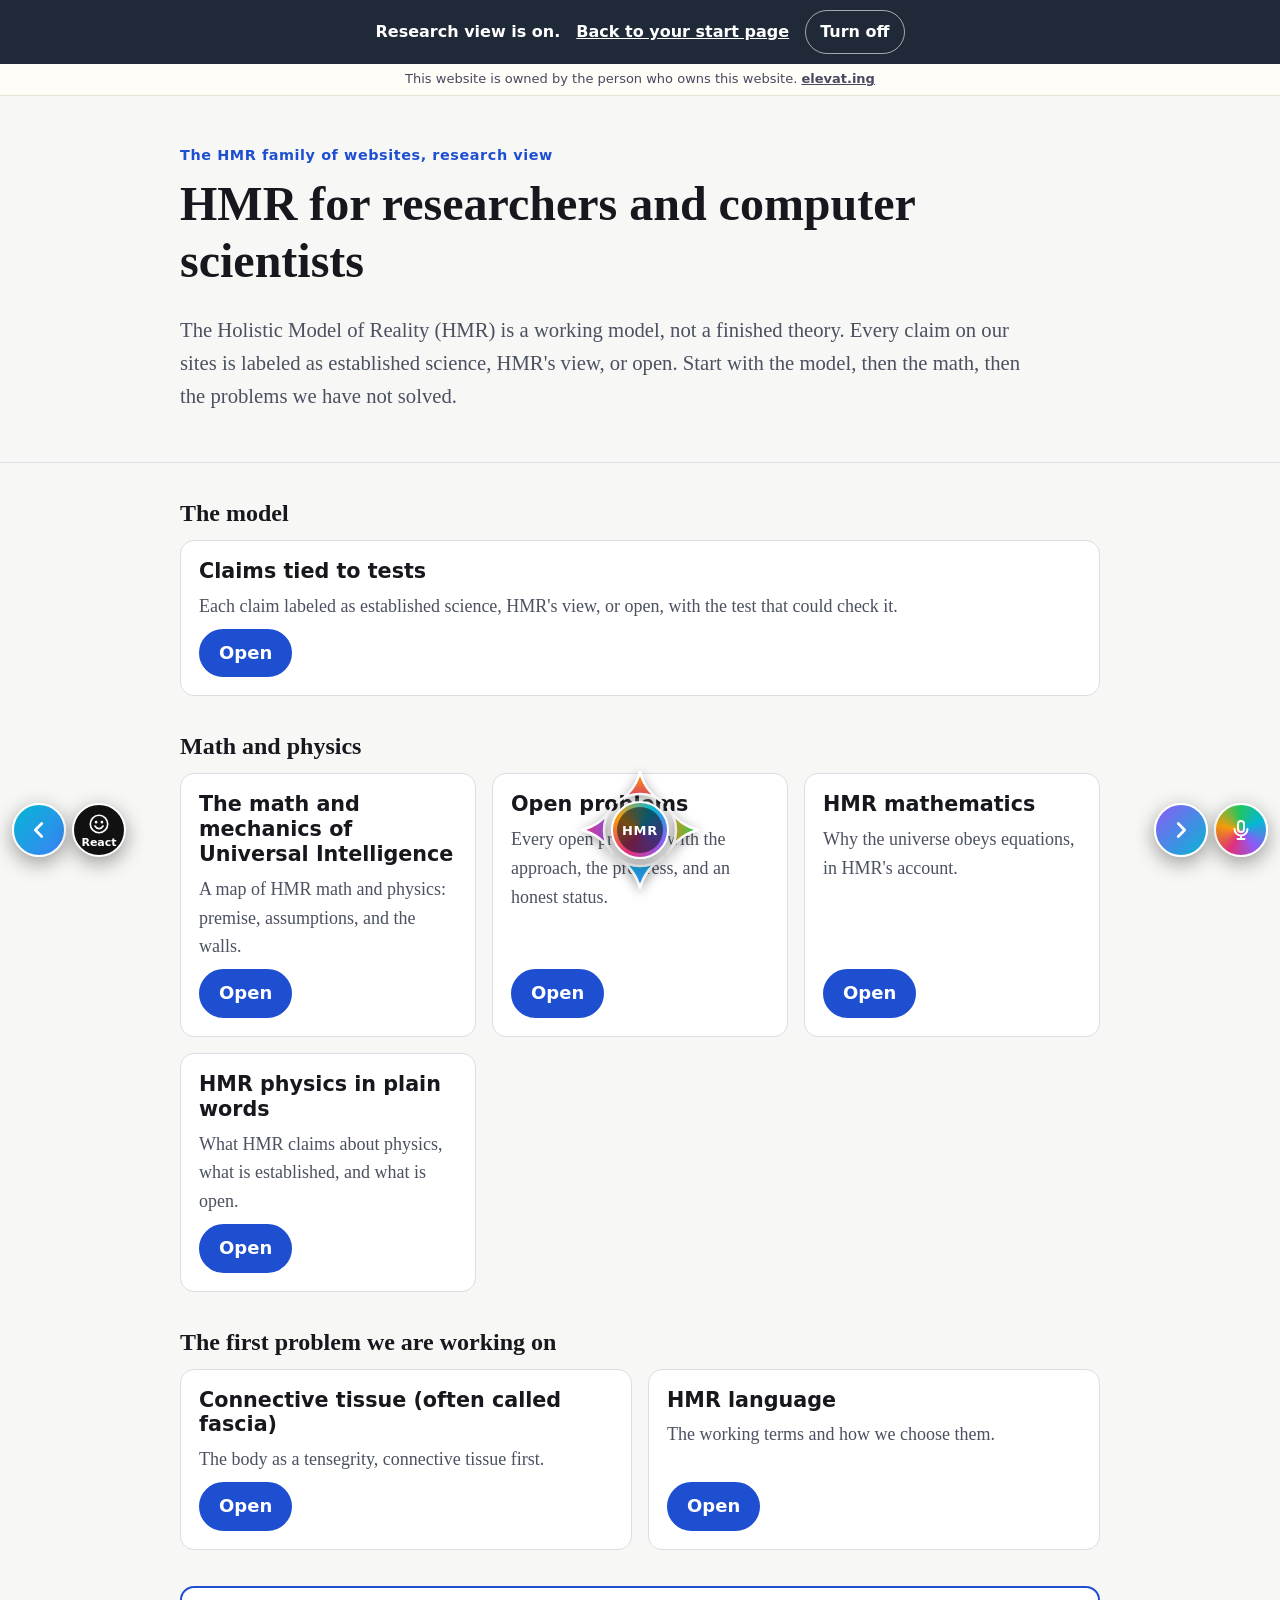
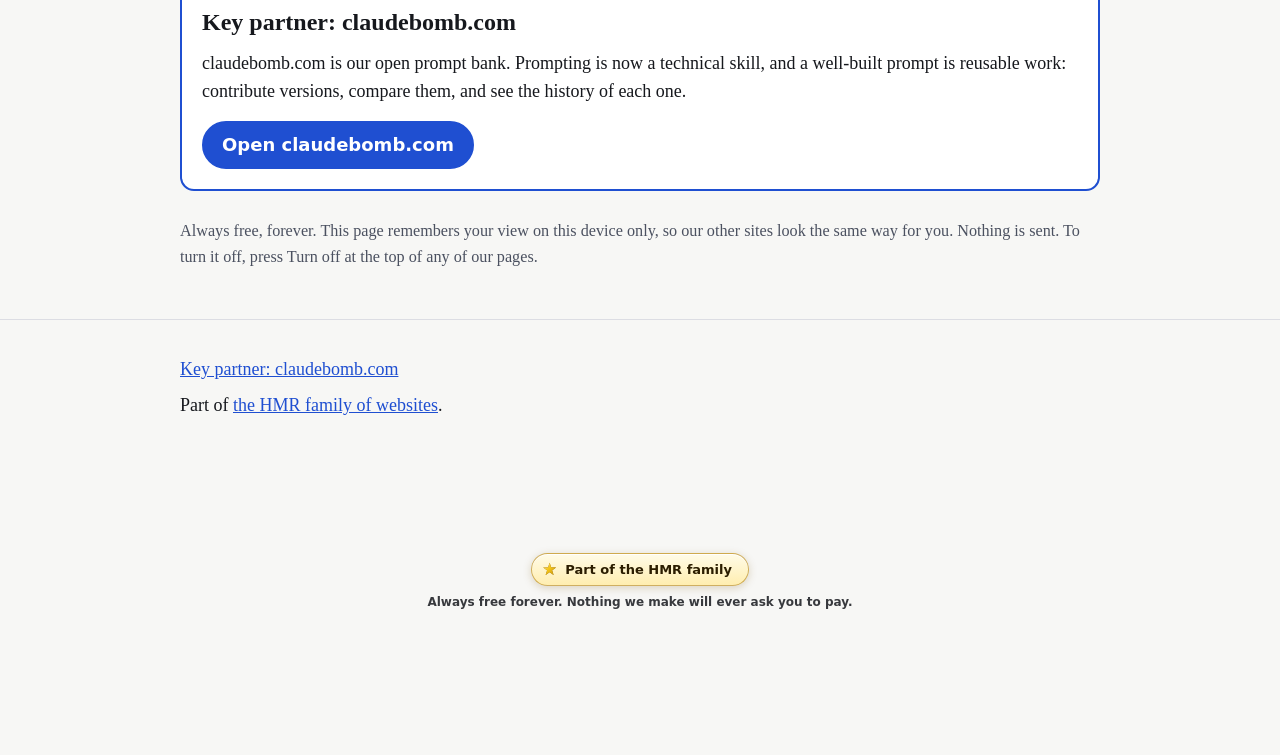
==== academics/index.html @ 744364e1 "Ownership caption with elevat.ing link on every page, Thanksgiving welcome; hub points to elevat.ing" ====
<!DOCTYPE html>
<html lang="en" data-hmr-aud="academics">
<head>
<meta charset="utf-8">
<meta name="viewport" content="width=device-width, initial-scale=1">
<title>HMR for researchers and computer scientists</title>
<link rel="canonical" href="https://hmrfamily.life/academics/">
<meta name="description" content="The Holistic Model of Reality for researchers: the model, its math and physics, open problems, methods, and where we need collaborators.">
<meta property="og:type" content="website">
<meta property="og:title" content="HMR for researchers and computer scientists">
<meta property="og:description" content="The Holistic Model of Reality for researchers: the model, its math and physics, open problems, methods, and where we need collaborators.">
<meta property="og:url" content="https://hmrfamily.life/academics/">
<style>*{box-sizing:border-box}html{scroll-behavior:smooth}
body{margin:0;background:var(--bg);color:var(--ink)}
.wrap{max-width:960px;margin:0 auto;padding:0 20px}
.skip{position:absolute;left:-999px;top:0;background:var(--ink);color:var(--bg);padding:8px 12px;z-index:100}.skip:focus{left:8px;top:8px}
header{padding:48px 0 28px;border-bottom:1px solid var(--line)}
.eyebrow{color:var(--accent);font-weight:700;letter-spacing:.04em;margin:0 0 8px;font-size:.9rem}
h1,h2,h3{line-height:1.2;margin:0 0 .5em} h1{font-size:clamp(1.9rem,5.5vw,3rem)} h2{font-size:1.5rem;margin-top:36px}
.lead{font-size:1.15em;color:var(--mute);max-width:42em}
a{color:var(--accent)} :focus-visible{outline:3px solid var(--accent);outline-offset:2px}
.grid{display:grid;grid-template-columns:repeat(auto-fit,minmax(260px,1fr));gap:16px}
.card{background:var(--card);border:1px solid var(--line);border-radius:14px;padding:18px;display:flex;flex-direction:column;gap:8px}
.card h3{font-size:1.15em;margin:0} .card p{margin:0;color:var(--mute);flex:1}
.btn{align-self:flex-start;display:inline-flex;align-items:center;min-height:44px;padding:8px 18px;border-radius:999px;border:2px solid var(--accent);background:var(--accent);color:#fff;font-weight:700;text-decoration:none}
.partner{margin-top:36px;background:var(--card);border:2px solid var(--accent);border-radius:14px;padding:20px}
.partner p{margin:.3em 0 .8em}
.note{color:var(--mute);font-size:.9em;margin-top:28px}
footer{margin-top:48px;padding:28px 0 96px;border-top:1px solid var(--line)}
footer p{margin:.4em 0}

:root{--bg:#f7f7f5;--card:#fff;--ink:#16181d;--mute:#4b5160;--accent:#1f4fd1;--line:#dcdde3;--font:Georgia,"Times New Roman",serif;--ui:system-ui,-apple-system,"Segoe UI",sans-serif}
body{font:18px/1.6 var(--font)} .card h3,.btn,.eyebrow,nav{font-family:var(--ui)}
.sr{position:absolute;width:1px;height:1px;overflow:hidden;clip:rect(0 0 0 0)}</style>
<script>try{localStorage.setItem("hmr.aud","academics")}catch(e){}</script>
</head>
<body>
<a class="skip" href="#main">Skip to content</a>
<div class="elv8-cap" data-elv8-cap role="note" style="font:13px/1.45 system-ui,-apple-system,'Segoe UI',Roboto,sans-serif;text-align:center;padding:6px 12px;background:#fffdf8;color:#4a4760;border-bottom:1px solid #e8e3d6;position:relative;z-index:30">This website is owned by the person who owns this website. <a href="https://elevat.ing/" style="color:inherit;font-weight:700">elevat.ing</a></div>
<header><div class="wrap">
<p class="eyebrow">The HMR family of websites, research view</p>
<h1>HMR for researchers and computer scientists</h1>
<p class="lead">The Holistic Model of Reality (HMR) is a working model, not a finished theory. Every claim on our sites is labeled as established science, HMR&#x27;s view, or open. Start with the model, then the math, then the problems we have not solved.</p>
</div></header>
<main id="main" class="wrap">
<section aria-labelledby="s0"><h2 id="s0">The model</h2><div class="grid"><div class="card"><h3>Claims tied to tests</h3><p>Each claim labeled as established science, HMR&#x27;s view, or open, with the test that could check it.</p><a class="btn" href="https://hmrscience.life/?aud=academics">Open<span class="sr"> Claims tied to tests</span></a></div></div></section><section aria-labelledby="s1"><h2 id="s1">Math and physics</h2><div class="grid"><div class="card"><h3>The math and mechanics of Universal Intelligence</h3><p>A map of HMR math and physics: premise, assumptions, and the walls.</p><a class="btn" href="https://chronomath.ai/?aud=academics">Open<span class="sr"> The math and mechanics of Universal Intelligence</span></a></div><div class="card"><h3>Open problems</h3><p>Every open problem, with the approach, the progress, and an honest status.</p><a class="btn" href="https://chronomath.ai/open-problems.html?aud=academics">Open<span class="sr"> Open problems</span></a></div><div class="card"><h3>HMR mathematics</h3><p>Why the universe obeys equations, in HMR&#x27;s account.</p><a class="btn" href="https://hmrmath.life/?aud=academics">Open<span class="sr"> HMR mathematics</span></a></div><div class="card"><h3>HMR physics in plain words</h3><p>What HMR claims about physics, what is established, and what is open.</p><a class="btn" href="https://hmrphysics.life/?aud=academics">Open<span class="sr"> HMR physics in plain words</span></a></div></div></section><section aria-labelledby="s2"><h2 id="s2">The first problem we are working on</h2><div class="grid"><div class="card"><h3>Connective tissue (often called fascia)</h3><p>The body as a tensegrity, connective tissue first.</p><a class="btn" href="https://hmrfascia.life/?aud=academics">Open<span class="sr"> Connective tissue (often called fascia)</span></a></div><div class="card"><h3>HMR language</h3><p>The working terms and how we choose them.</p><a class="btn" href="https://hmrlanguage.life/?aud=academics">Open<span class="sr"> HMR language</span></a></div></div></section>
<section class="partner" aria-labelledby="kp"><h2 id="kp" style="margin-top:0">Key partner: claudebomb.com</h2>
<p>claudebomb.com is our open prompt bank. Prompting is now a technical skill, and a well-built prompt is reusable work: contribute versions, compare them, and see the history of each one.</p>
<a class="btn" href="https://claudebomb.com/?aud=academics">Open claudebomb.com</a></section>
<p class="note">Always free, forever. This page remembers your view on this device only, so our other sites look the same way for you. Nothing is sent. To turn it off, press Turn off at the top of any of our pages.</p>
</main>
<footer><div class="wrap">
<p><a href="https://claudebomb.com/?aud=academics">Key partner: claudebomb.com</a></p>
<p>Part of <a href="https://hmrfamily.life/?aud=academics">the HMR family of websites</a>.</p>
</div></footer>
<div id="picker"></div>
<script src="../x/hmr-aud.js?v=1"></script>
<script src="../js/hmr-dock.js?v=6.8.2" data-site="hmrfamily.life" defer></script>
</body>
</html>
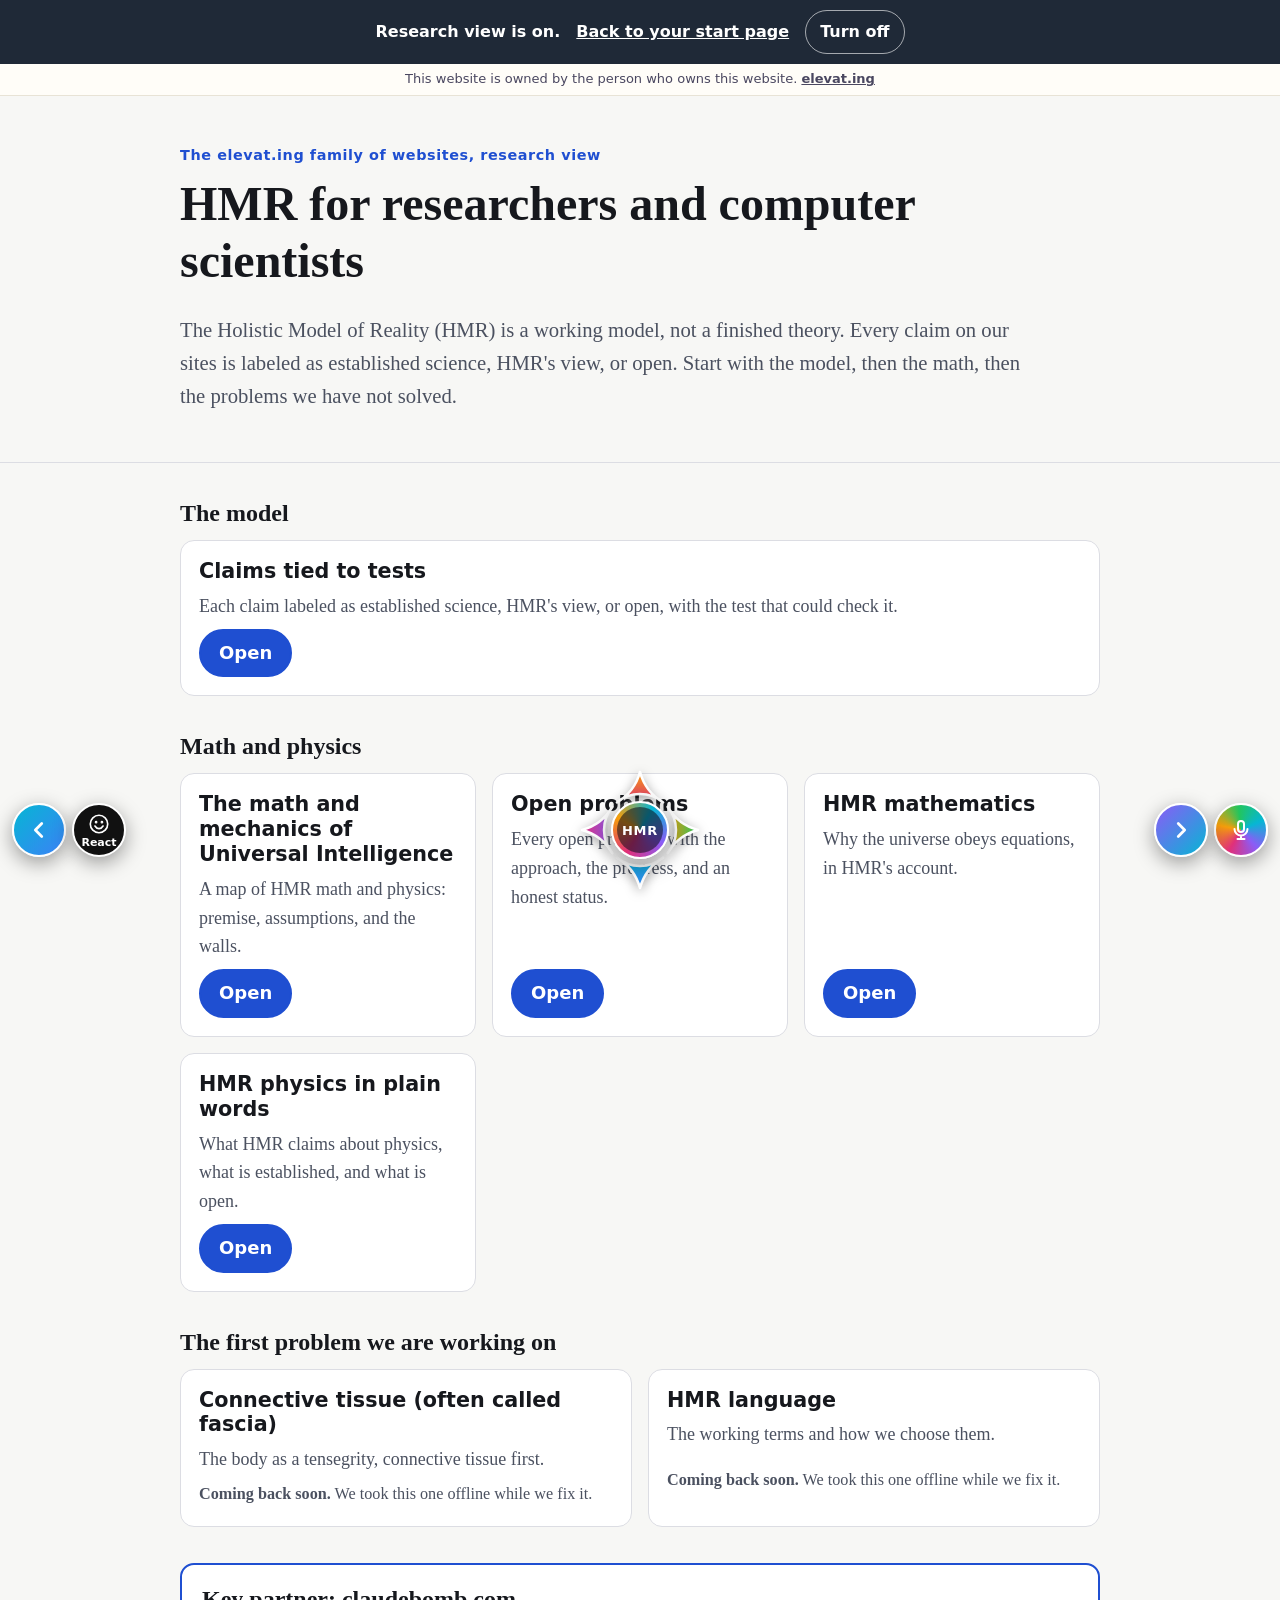
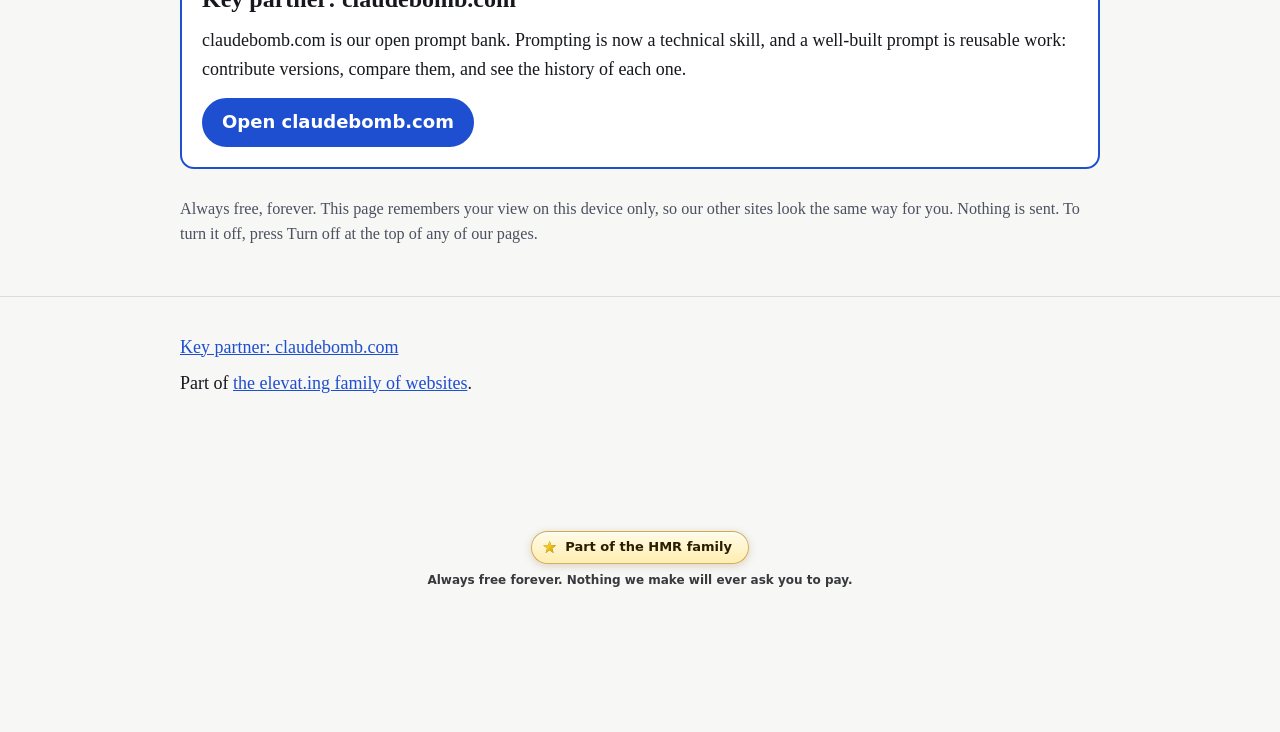
==== commit 59045af2: "hmrfamily.life: elevat.ing family hub rewrite, no money asks, first-press button notes M-1743 M-1873" ====
--- a/academics/index.html
+++ b/academics/index.html
@@ -38,12 +38,12 @@
 <a class="skip" href="#main">Skip to content</a>
 <div class="elv8-cap" data-elv8-cap role="note" style="font:13px/1.45 system-ui,-apple-system,'Segoe UI',Roboto,sans-serif;text-align:center;padding:6px 12px;background:#fffdf8;color:#4a4760;border-bottom:1px solid #e8e3d6;position:relative;z-index:30">This website is owned by the person who owns this website. <a href="https://elevat.ing/" style="color:inherit;font-weight:700">elevat.ing</a></div>
 <header><div class="wrap">
-<p class="eyebrow">The HMR family of websites, research view</p>
+<p class="eyebrow">The elevat.ing family of websites, research view</p>
 <h1>HMR for researchers and computer scientists</h1>
 <p class="lead">The Holistic Model of Reality (HMR) is a working model, not a finished theory. Every claim on our sites is labeled as established science, HMR&#x27;s view, or open. Start with the model, then the math, then the problems we have not solved.</p>
 </div></header>
 <main id="main" class="wrap">
-<section aria-labelledby="s0"><h2 id="s0">The model</h2><div class="grid"><div class="card"><h3>Claims tied to tests</h3><p>Each claim labeled as established science, HMR&#x27;s view, or open, with the test that could check it.</p><a class="btn" href="https://hmrscience.life/?aud=academics">Open<span class="sr"> Claims tied to tests</span></a></div></div></section><section aria-labelledby="s1"><h2 id="s1">Math and physics</h2><div class="grid"><div class="card"><h3>The math and mechanics of Universal Intelligence</h3><p>A map of HMR math and physics: premise, assumptions, and the walls.</p><a class="btn" href="https://chronomath.ai/?aud=academics">Open<span class="sr"> The math and mechanics of Universal Intelligence</span></a></div><div class="card"><h3>Open problems</h3><p>Every open problem, with the approach, the progress, and an honest status.</p><a class="btn" href="https://chronomath.ai/open-problems.html?aud=academics">Open<span class="sr"> Open problems</span></a></div><div class="card"><h3>HMR mathematics</h3><p>Why the universe obeys equations, in HMR&#x27;s account.</p><a class="btn" href="https://hmrmath.life/?aud=academics">Open<span class="sr"> HMR mathematics</span></a></div><div class="card"><h3>HMR physics in plain words</h3><p>What HMR claims about physics, what is established, and what is open.</p><a class="btn" href="https://hmrphysics.life/?aud=academics">Open<span class="sr"> HMR physics in plain words</span></a></div></div></section><section aria-labelledby="s2"><h2 id="s2">The first problem we are working on</h2><div class="grid"><div class="card"><h3>Connective tissue (often called fascia)</h3><p>The body as a tensegrity, connective tissue first.</p><a class="btn" href="https://hmrfascia.life/?aud=academics">Open<span class="sr"> Connective tissue (often called fascia)</span></a></div><div class="card"><h3>HMR language</h3><p>The working terms and how we choose them.</p><a class="btn" href="https://hmrlanguage.life/?aud=academics">Open<span class="sr"> HMR language</span></a></div></div></section>
+<section aria-labelledby="s0"><h2 id="s0">The model</h2><div class="grid"><div class="card"><h3>Claims tied to tests</h3><p>Each claim labeled as established science, HMR&#x27;s view, or open, with the test that could check it.</p><a class="btn" href="https://hmrscience.life/?aud=academics">Open<span class="sr"> Claims tied to tests</span></a></div></div></section><section aria-labelledby="s1"><h2 id="s1">Math and physics</h2><div class="grid"><div class="card"><h3>The math and mechanics of Universal Intelligence</h3><p>A map of HMR math and physics: premise, assumptions, and the walls.</p><a class="btn" href="https://chronomath.ai/?aud=academics">Open<span class="sr"> The math and mechanics of Universal Intelligence</span></a></div><div class="card"><h3>Open problems</h3><p>Every open problem, with the approach, the progress, and an honest status.</p><a class="btn" href="https://chronomath.ai/open-problems.html?aud=academics">Open<span class="sr"> Open problems</span></a></div><div class="card"><h3>HMR mathematics</h3><p>Why the universe obeys equations, in HMR&#x27;s account.</p><a class="btn" href="https://hmrmath.life/?aud=academics">Open<span class="sr"> HMR mathematics</span></a></div><div class="card"><h3>HMR physics in plain words</h3><p>What HMR claims about physics, what is established, and what is open.</p><a class="btn" href="https://hmrphysics.life/?aud=academics">Open<span class="sr"> HMR physics in plain words</span></a></div></div></section><section aria-labelledby="s2"><h2 id="s2">The first problem we are working on</h2><div class="grid"><div class="card"><h3>Connective tissue (often called fascia)</h3><p>The body as a tensegrity, connective tissue first.</p><p class="note"><strong>Coming back soon.</strong> We took this one offline while we fix it.</p></div><div class="card"><h3>HMR language</h3><p>The working terms and how we choose them.</p><p class="note"><strong>Coming back soon.</strong> We took this one offline while we fix it.</p></div></div></section>
 <section class="partner" aria-labelledby="kp"><h2 id="kp" style="margin-top:0">Key partner: claudebomb.com</h2>
 <p>claudebomb.com is our open prompt bank. Prompting is now a technical skill, and a well-built prompt is reusable work: contribute versions, compare them, and see the history of each one.</p>
 <a class="btn" href="https://claudebomb.com/?aud=academics">Open claudebomb.com</a></section>
@@ -51,7 +51,7 @@
 </main>
 <footer><div class="wrap">
 <p><a href="https://claudebomb.com/?aud=academics">Key partner: claudebomb.com</a></p>
-<p>Part of <a href="https://hmrfamily.life/?aud=academics">the HMR family of websites</a>.</p>
+<p>Part of <a href="https://hmrfamily.life/?aud=academics">the elevat.ing family of websites</a>.</p>
 </div></footer>
 <div id="picker"></div>
 <script src="../x/hmr-aud.js?v=1"></script>
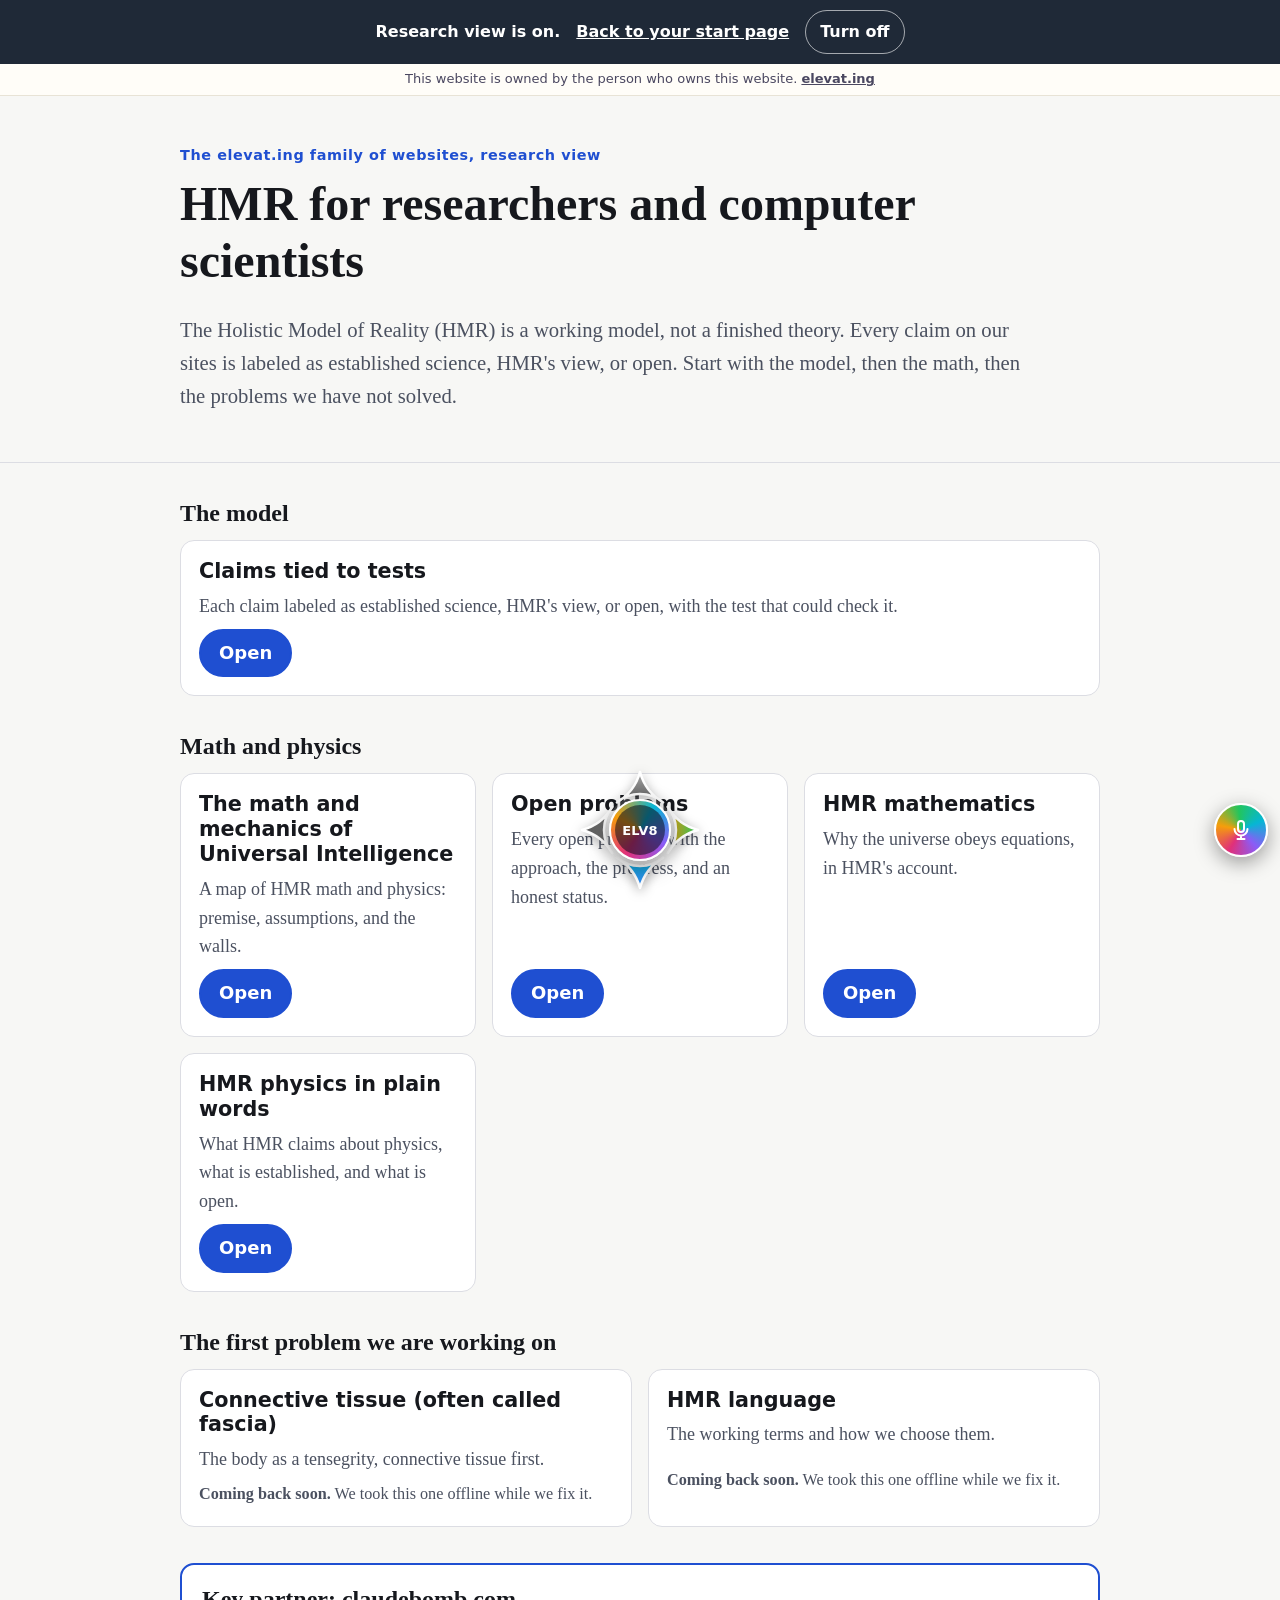
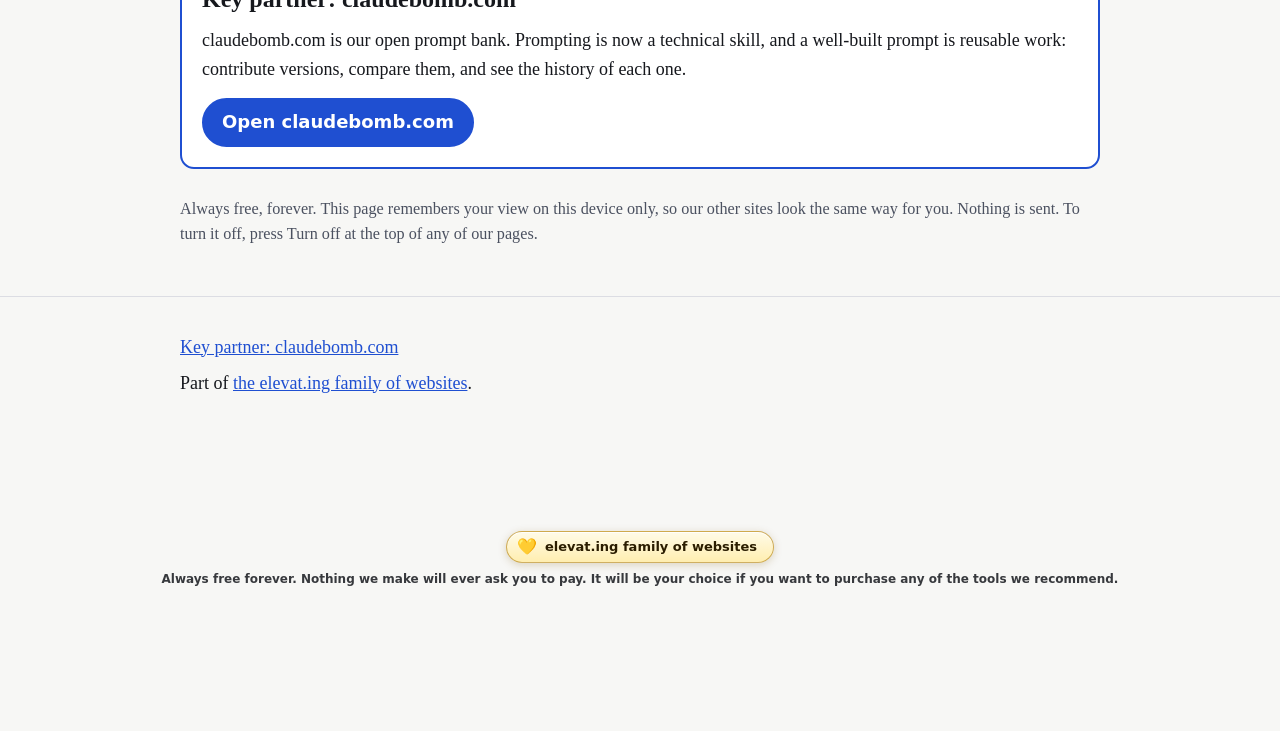
==== commit 6143cb2a: "Dock: ELV8 joystick label; hmrfamily pages load dock v6.9.0 (audit 2026-11-27) Co-Authored-By: Claud" ====
--- a/academics/index.html
+++ b/academics/index.html
@@ -55,6 +55,6 @@
 </div></footer>
 <div id="picker"></div>
 <script src="../x/hmr-aud.js?v=1"></script>
-<script src="../js/hmr-dock.js?v=6.8.2" data-site="hmrfamily.life" defer></script>
+<script src="../js/hmr-dock.js?v=6.9.0" data-site="hmrfamily.life" defer></script>
 </body>
 </html>
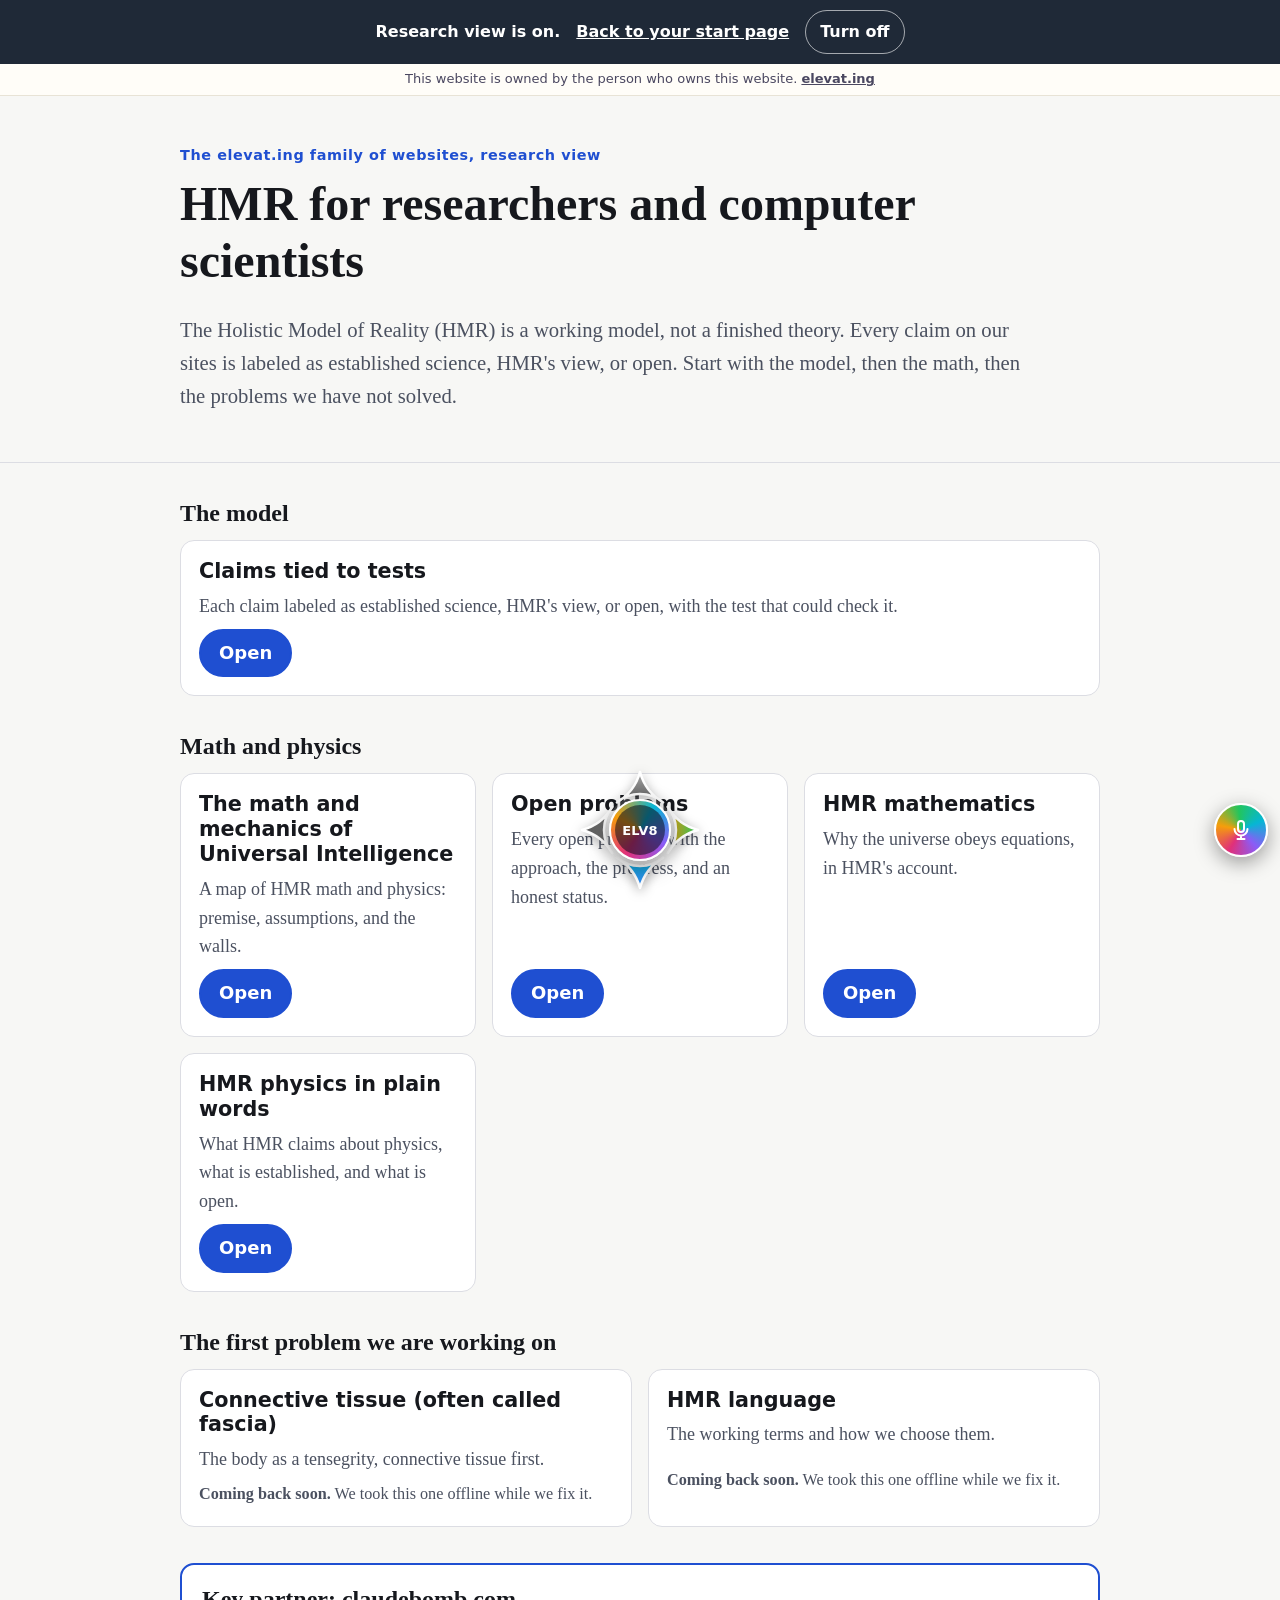
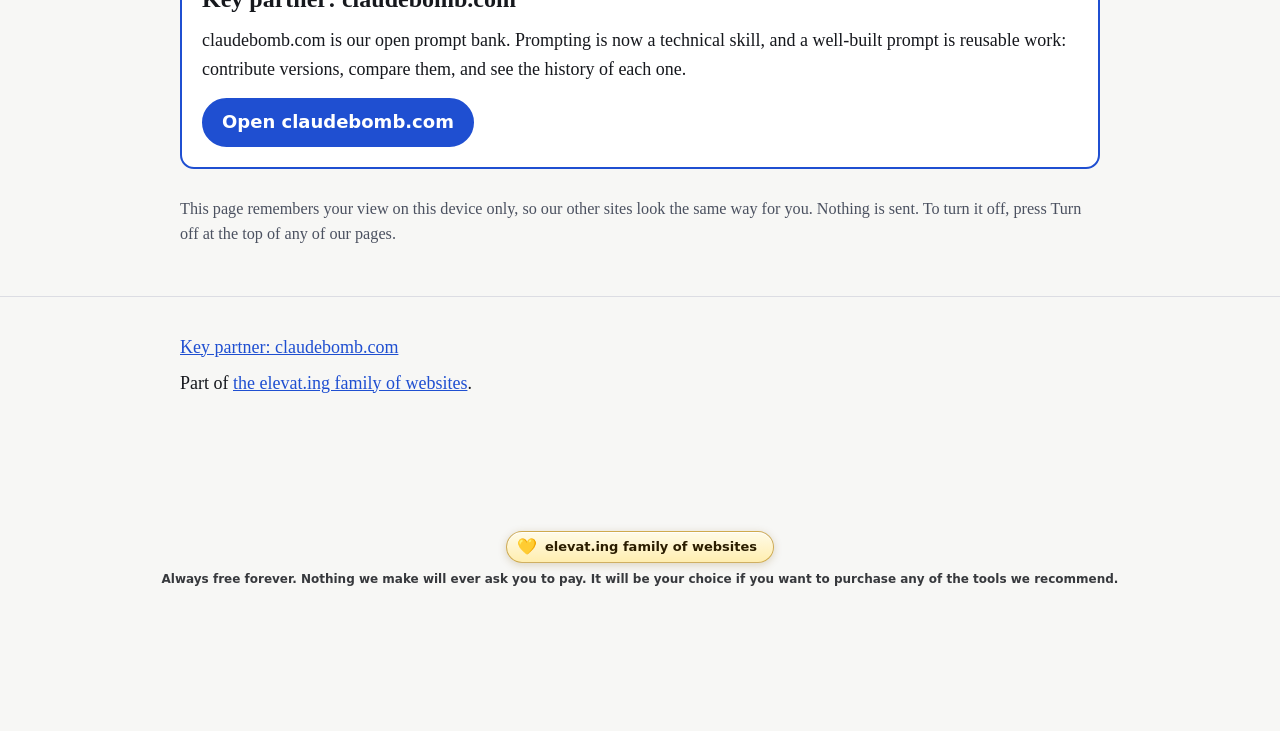
==== commit fa55d2f1: "hmrfamily.life: Thanksgiving lines off, ad-like always-free taglines off, 'a very, very small team' " ====
--- a/academics/index.html
+++ b/academics/index.html
@@ -47,7 +47,7 @@
 <section class="partner" aria-labelledby="kp"><h2 id="kp" style="margin-top:0">Key partner: claudebomb.com</h2>
 <p>claudebomb.com is our open prompt bank. Prompting is now a technical skill, and a well-built prompt is reusable work: contribute versions, compare them, and see the history of each one.</p>
 <a class="btn" href="https://claudebomb.com/?aud=academics">Open claudebomb.com</a></section>
-<p class="note">Always free, forever. This page remembers your view on this device only, so our other sites look the same way for you. Nothing is sent. To turn it off, press Turn off at the top of any of our pages.</p>
+<p class="note">This page remembers your view on this device only, so our other sites look the same way for you. Nothing is sent. To turn it off, press Turn off at the top of any of our pages.</p>
 </main>
 <footer><div class="wrap">
 <p><a href="https://claudebomb.com/?aud=academics">Key partner: claudebomb.com</a></p>
@@ -55,6 +55,6 @@
 </div></footer>
 <div id="picker"></div>
 <script src="../x/hmr-aud.js?v=1"></script>
-<script src="../js/hmr-dock.js?v=6.9.0" data-site="hmrfamily.life" defer></script>
+<script src="../js/hmr-dock.js?v=6.9.1" data-site="hmrfamily.life" defer></script>
 </body>
 </html>
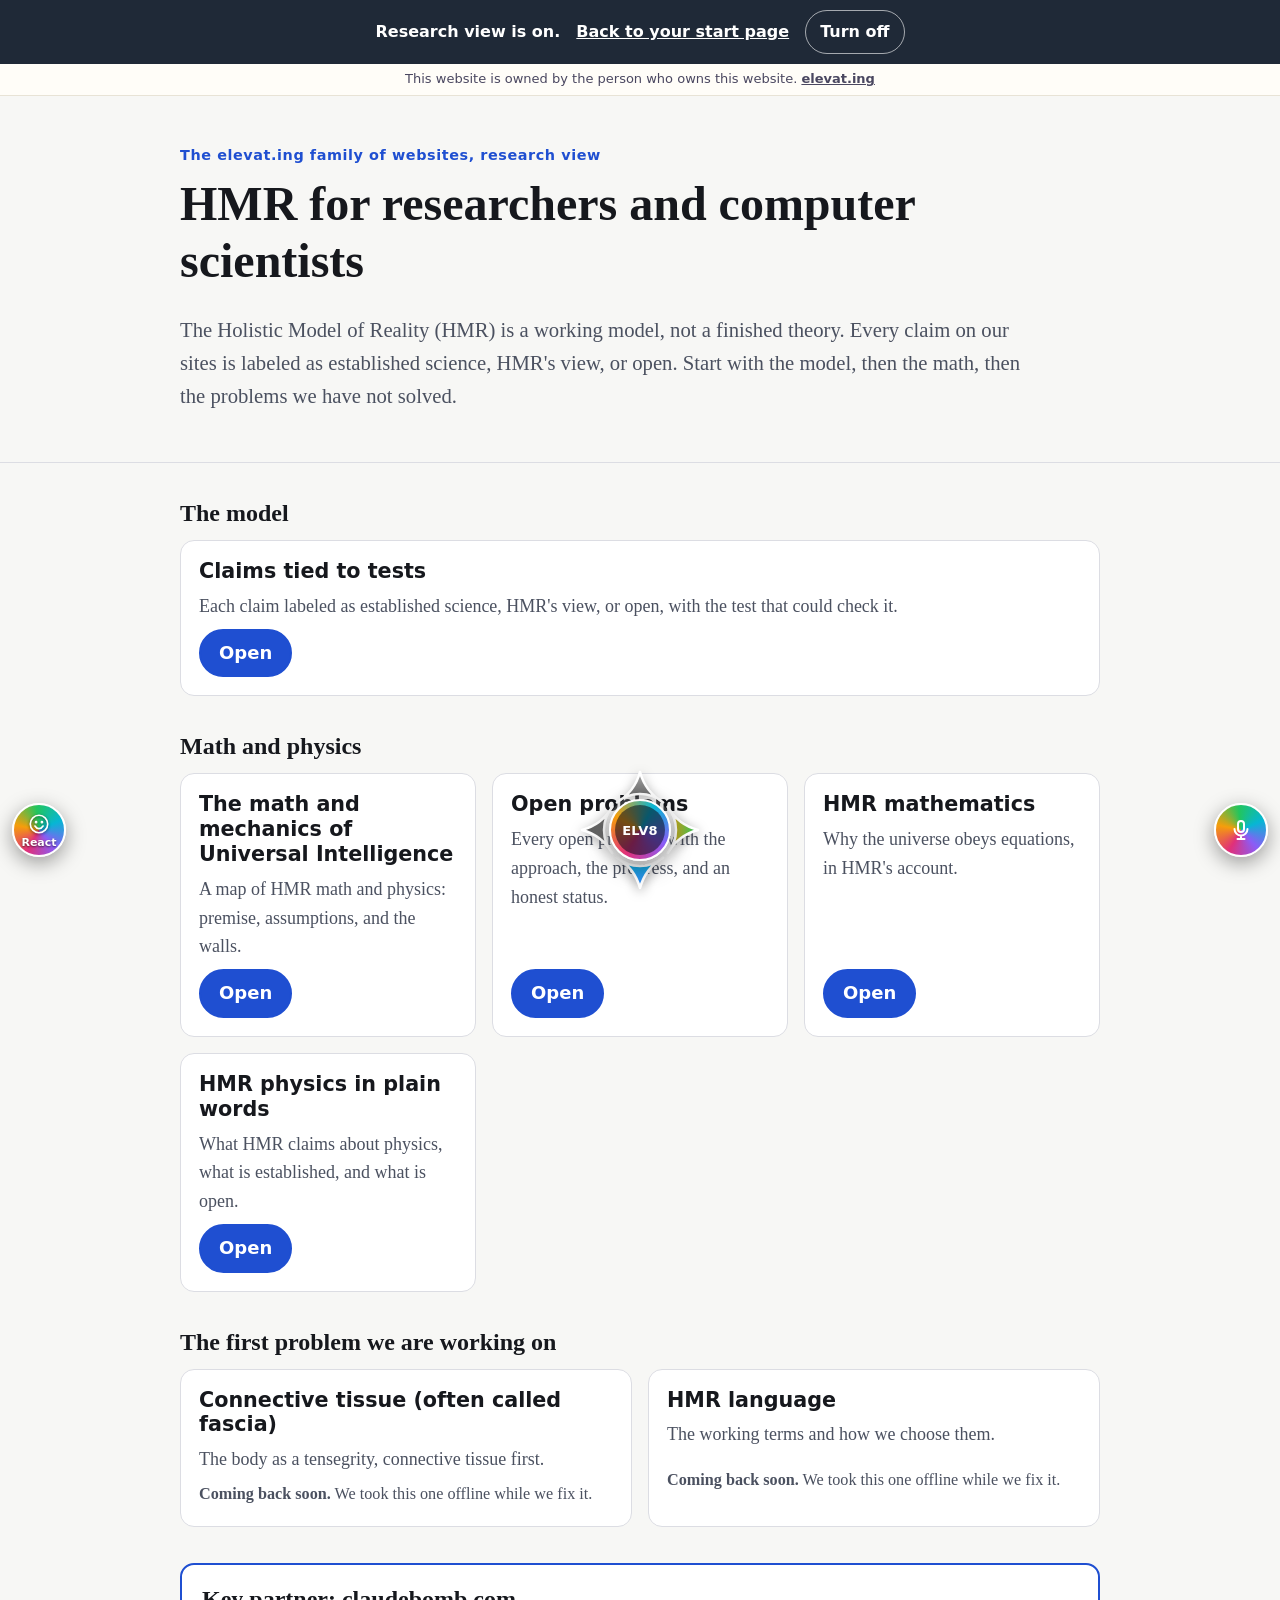
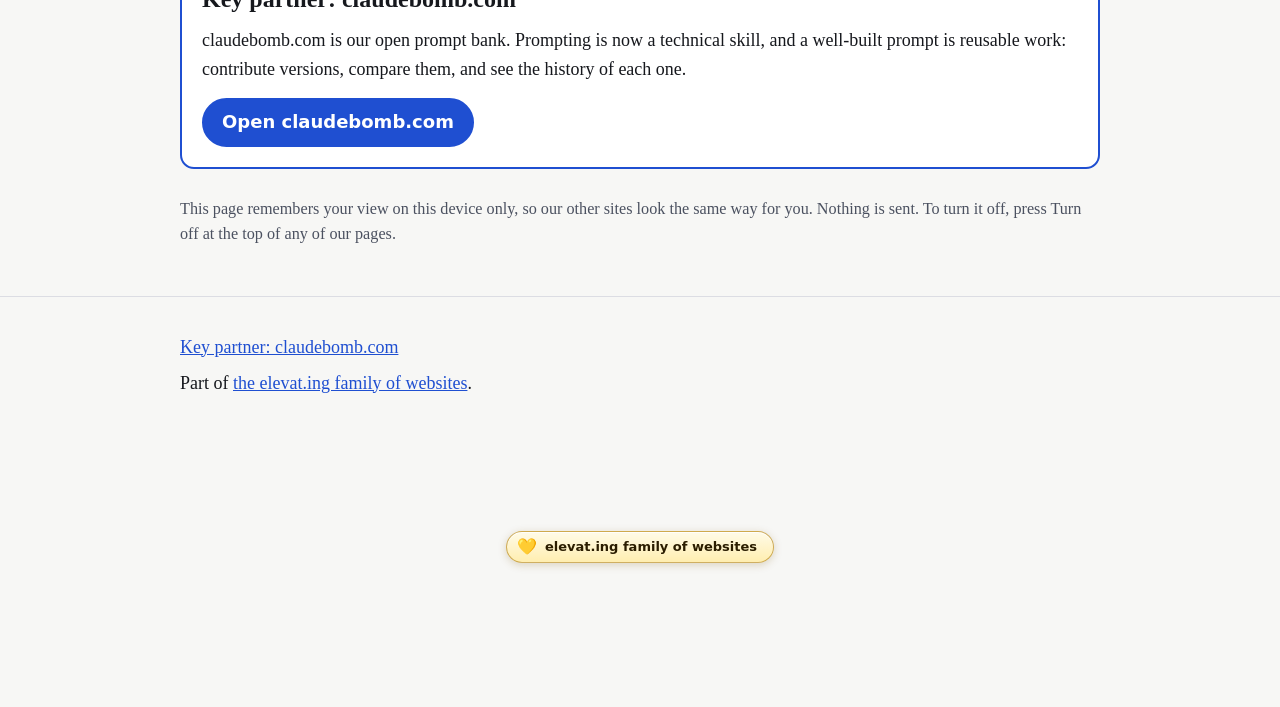
==== commit 137a32c6: "ELV8 dock v6.10.0 / dash v1.9.2 (his 17:57Z review; N-001 to N-016): one button standard on every si" ====
--- a/academics/index.html
+++ b/academics/index.html
@@ -55,6 +55,6 @@
 </div></footer>
 <div id="picker"></div>
 <script src="../x/hmr-aud.js?v=1"></script>
-<script src="../js/hmr-dock.js?v=6.9.1" data-site="hmrfamily.life" defer></script>
+<script src="../js/hmr-dock.js?v=6.10.0" data-site="hmrfamily.life" defer></script>
 </body>
 </html>
